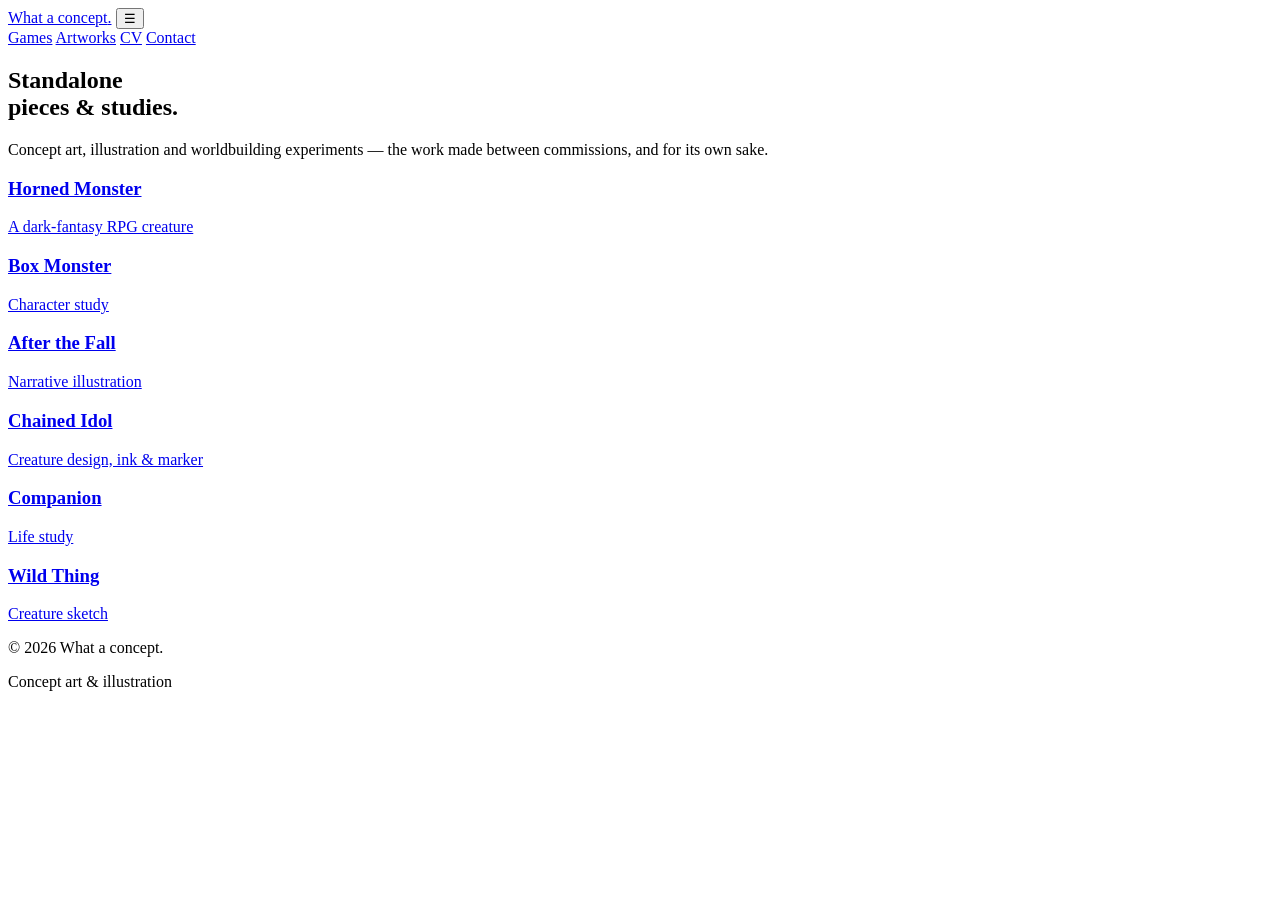
==== artworks.html @ 21e3cb3a "Add files via upload" ====
<!DOCTYPE html>
<html lang="en">
<head>
<meta charset="UTF-8">
<meta name="viewport" content="width=device-width, initial-scale=1.0">
<title>What a concept. — Artworks</title>
<meta name="description" content="Standalone concept art, illustration and worldbuilding experiments.">
<link rel="stylesheet" href="css/style.css">
</head>
<body>

<header class="site-nav">
  <div class="nav-inner">
    <a href="index.html" class="logo">What a concept<span class="dot">.</span></a>
    <button class="nav-toggle" aria-label="Toggle menu" aria-expanded="false">&#9776;</button>
    <nav class="links">
      <a href="index.html">Games</a>
      <a href="artworks.html" class="active">Artworks</a>
      <a href="cv.html">CV</a>
      <a href="contact.html">Contact</a>
    </nav>
  </div>
</header>

<main>
  <section class="page-head">
    <div class="wrap">
      <h1>Standalone<br>pieces &amp; studies.</h1>
      <p class="lede">Concept art, illustration and worldbuilding experiments — the work made between commissions, and for its own sake.</p>
    </div>
  </section>

  <section class="gallery">
    <a class="gallery-item" href="#">
      <div class="frame-empty">
        <!-- <img src="images/horned-monster.jpg" alt="Horned Monster concept art"> -->
      </div>
      <div class="gallery-caption">
        <h3>Horned Monster</h3>
        <p>A dark-fantasy RPG creature</p>
      </div>
    </a>

    <a class="gallery-item" href="#">
      <div class="frame-empty"></div>
      <div class="gallery-caption">
        <h3>Box Monster</h3>
        <p>Character study</p>
      </div>
    </a>

    <a class="gallery-item" href="#">
      <div class="frame-empty"></div>
      <div class="gallery-caption">
        <h3>After the Fall</h3>
        <p>Narrative illustration</p>
      </div>
    </a>

    <a class="gallery-item" href="#">
      <div class="frame-empty"></div>
      <div class="gallery-caption">
        <h3>Chained Idol</h3>
        <p>Creature design, ink &amp; marker</p>
      </div>
    </a>

    <a class="gallery-item" href="#">
      <div class="frame-empty"></div>
      <div class="gallery-caption">
        <h3>Companion</h3>
        <p>Life study</p>
      </div>
    </a>

    <a class="gallery-item" href="#">
      <div class="frame-empty"></div>
      <div class="gallery-caption">
        <h3>Wild Thing</h3>
        <p>Creature sketch</p>
      </div>
    </a>
  </section>
</main>

<footer class="site-footer">
  <div class="wrap">
    <p>&copy; <span id="year"></span> What a concept.</p>
    <p>Concept art &amp; illustration</p>
  </div>
</footer>

<script src="js/nav.js"></script>
<script>document.getElementById('year').textContent = new Date().getFullYear();</script>
</body>
</html>
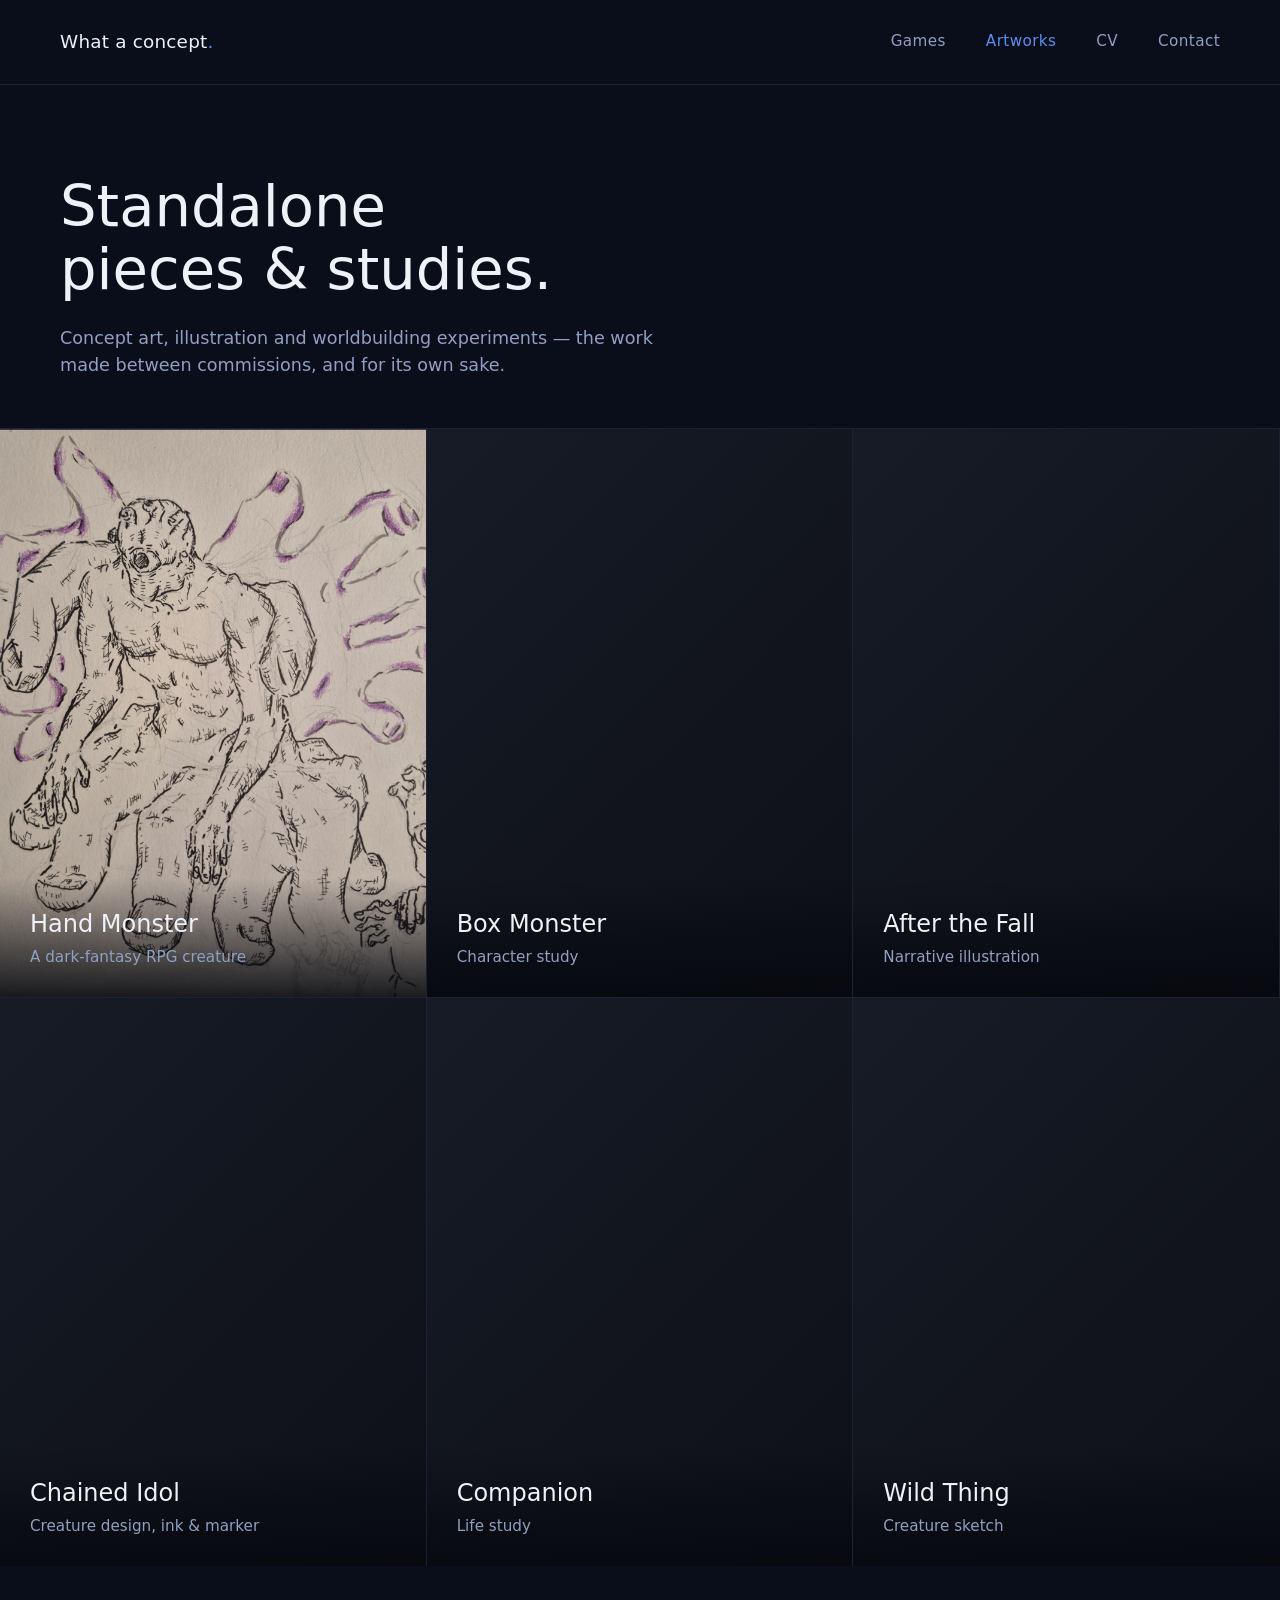
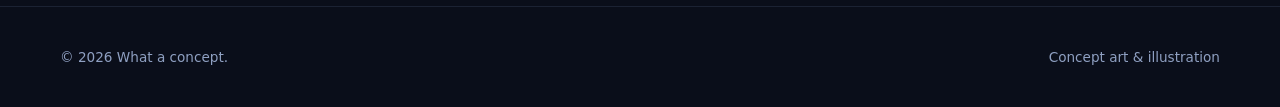
==== commit d6dbd8d4: "Update artworks.html" ====
--- a/artworks.html
+++ b/artworks.html
@@ -33,10 +33,10 @@
   <section class="gallery">
     <a class="gallery-item" href="#">
       <div class="frame-empty">
-        <!-- <img src="images/horned-monster.jpg" alt="Horned Monster concept art"> -->
+        <img src="images/FingerMan.png" alt="Hand Monster concept art"> 
       </div>
       <div class="gallery-caption">
-        <h3>Horned Monster</h3>
+        <h3>Hand Monster</h3>
         <p>A dark-fantasy RPG creature</p>
       </div>
     </a>
--- a/css/style.css
+++ b/css/style.css
@@ -0,0 +1,473 @@
+/* =========================================================
+   What a concept. — shared site styles
+   ========================================================= */
+
+@import url('https://fonts.googleapis.com/css2?family=Poppins:wght@300;400;500;600&family=Inter:wght@400;500&display=swap');
+
+:root {
+  --bg: #0a0e1a;
+  --bg-raised: #0d1220;
+  --text: #eef1f8;
+  --text-soft: #8fa0c2;
+  --accent: #5b8def;
+  --border: #1b2233;
+  --card-bg: #10152400;
+
+  --font-display: 'Poppins', 'Inter', system-ui, sans-serif;
+  --font-body: 'Inter', system-ui, sans-serif;
+
+  --max-width: 1400px;
+}
+
+* { box-sizing: border-box; }
+
+html { scroll-behavior: smooth; }
+
+body {
+  margin: 0;
+  background: var(--bg);
+  color: var(--text);
+  font-family: var(--font-body);
+  line-height: 1.5;
+  -webkit-font-smoothing: antialiased;
+}
+
+a { color: inherit; text-decoration: none; }
+
+img { max-width: 100%; display: block; }
+
+.wrap {
+  max-width: var(--max-width);
+  margin: 0 auto;
+  padding: 0 60px;
+}
+
+/* ---------- Nav ---------- */
+
+header.site-nav {
+  border-bottom: 1px solid var(--border);
+}
+
+.nav-inner {
+  max-width: var(--max-width);
+  margin: 0 auto;
+  padding: 28px 60px;
+  display: flex;
+  align-items: center;
+  justify-content: space-between;
+}
+
+.logo {
+  font-family: var(--font-display);
+  font-weight: 500;
+  font-size: 1.15rem;
+  color: var(--text);
+  letter-spacing: 0.2px;
+}
+
+.logo .dot { color: var(--accent); }
+
+nav.links {
+  display: flex;
+  gap: 40px;
+}
+
+nav.links a {
+  font-size: 0.95rem;
+  color: var(--text-soft);
+  letter-spacing: 0.4px;
+  transition: color 0.15s ease;
+}
+
+nav.links a:hover,
+nav.links a.active {
+  color: var(--accent);
+}
+
+.nav-toggle {
+  display: none;
+  background: none;
+  border: none;
+  color: var(--text);
+  font-size: 1.6rem;
+  cursor: pointer;
+}
+
+/* ---------- Hero ---------- */
+
+.hero {
+  padding: 120px 0 60px;
+}
+
+.hero .eyebrow {
+  color: var(--accent);
+  font-size: 0.85rem;
+  letter-spacing: 1px;
+  margin-bottom: 22px;
+  font-family: var(--font-body);
+}
+
+.hero h1 {
+  font-family: var(--font-display);
+  font-weight: 300;
+  font-size: clamp(2.6rem, 6vw, 4.6rem);
+  line-height: 1.08;
+  margin: 0 0 28px;
+  max-width: 900px;
+}
+
+.hero p.lede {
+  color: var(--text-soft);
+  font-size: 1.2rem;
+  line-height: 1.6;
+  max-width: 640px;
+  margin: 0;
+}
+
+/* ---------- Feature image block ---------- */
+
+.feature-image {
+  margin-top: 70px;
+  border-top: 1px solid var(--border);
+}
+
+.feature-image .frame {
+  width: 100%;
+  aspect-ratio: 16 / 10;
+  max-height: 780px;
+  background: linear-gradient(135deg, #171b26, #0d1017);
+  border-top: 4px solid var(--border);
+  display: flex;
+  align-items: center;
+  justify-content: center;
+  overflow: hidden;
+}
+
+.feature-image .frame img {
+  width: 100%;
+  height: 100%;
+  object-fit: cover;
+}
+
+.placeholder-label {
+  color: #3c445c;
+  font-size: 0.9rem;
+  text-align: center;
+  padding: 20px;
+  font-family: var(--font-body);
+}
+
+/* ---------- Section heading (used on Artworks/CV/Contact) ---------- */
+
+.page-head {
+  padding: 90px 0 50px;
+}
+
+.page-head h1 {
+  font-family: var(--font-display);
+  font-weight: 300;
+  font-size: clamp(2.4rem, 5.5vw, 3.6rem);
+  line-height: 1.1;
+  margin: 0 0 24px;
+}
+
+.page-head p.lede {
+  color: var(--text-soft);
+  font-size: 1.1rem;
+  max-width: 620px;
+  margin: 0;
+}
+
+/* ---------- Gallery grid ---------- */
+
+.gallery {
+  display: grid;
+  grid-template-columns: repeat(3, 1fr);
+}
+
+.gallery-item {
+  position: relative;
+  aspect-ratio: 3 / 4;
+  overflow: hidden;
+  border-top: 1px solid var(--border);
+  border-right: 1px solid var(--border);
+}
+
+.gallery-item:last-child { border-right: none; }
+
+.gallery-item img {
+  width: 100%;
+  height: 100%;
+  object-fit: cover;
+  transition: transform 0.4s ease;
+}
+
+.gallery-item:hover img { transform: scale(1.03); }
+
+.gallery-item .frame-empty {
+  width: 100%;
+  height: 100%;
+  background: linear-gradient(135deg, #171b26, #0d1017);
+  display: flex;
+  align-items: center;
+  justify-content: center;
+}
+
+.gallery-caption {
+  position: absolute;
+  left: 0;
+  right: 0;
+  bottom: 0;
+  padding: 28px 30px;
+  background: linear-gradient(to top, rgba(6,8,14,0.88), rgba(6,8,14,0));
+}
+
+.gallery-caption h3 {
+  font-family: var(--font-display);
+  font-weight: 400;
+  font-size: 1.5rem;
+  margin: 0 0 4px;
+}
+
+.gallery-caption p {
+  color: var(--text-soft);
+  font-size: 0.95rem;
+  margin: 0;
+}
+
+/* ---------- CV page ---------- */
+
+.cv-section {
+  padding: 10px 0 60px;
+  border-top: 1px solid var(--border);
+  margin-top: 40px;
+}
+
+.cv-section:first-of-type { margin-top: 0; }
+
+.cv-section h2 {
+  font-family: var(--font-display);
+  font-weight: 400;
+  font-size: 1.4rem;
+  color: var(--accent);
+  padding-top: 40px;
+  margin: 0 0 30px;
+}
+
+.cv-entry {
+  display: grid;
+  grid-template-columns: 220px 1fr;
+  gap: 30px;
+  padding-bottom: 32px;
+}
+
+.cv-entry .period {
+  color: var(--text-soft);
+  font-size: 0.9rem;
+}
+
+.cv-entry h3 {
+  font-weight: 500;
+  font-size: 1.05rem;
+  margin: 0 0 8px;
+}
+
+.cv-entry p {
+  color: var(--text-soft);
+  font-size: 0.98rem;
+  margin: 0;
+  max-width: 620px;
+}
+
+.skills-tags {
+  display: flex;
+  flex-wrap: wrap;
+  gap: 12px;
+  padding-top: 40px;
+}
+
+.skills-tags span {
+  border: 1px solid var(--border);
+  color: var(--text-soft);
+  padding: 8px 16px;
+  border-radius: 3px;
+  font-size: 0.88rem;
+}
+
+.cv-download {
+  display: inline-block;
+  margin-top: 40px;
+  padding: 14px 30px;
+  border: 1px solid var(--accent);
+  color: var(--accent);
+  font-size: 0.95rem;
+  letter-spacing: 0.3px;
+  transition: background 0.15s ease, color 0.15s ease;
+}
+
+.cv-download:hover {
+  background: var(--accent);
+  color: #0a0e1a;
+}
+
+/* ---------- Contact page ---------- */
+
+.contact-grid {
+  display: grid;
+  grid-template-columns: 1fr 1fr;
+  gap: 80px;
+  padding-bottom: 100px;
+  border-top: 1px solid var(--border);
+  margin-top: 40px;
+  padding-top: 60px;
+}
+
+.contact-info h2 {
+  font-family: var(--font-display);
+  font-weight: 400;
+  font-size: 1.3rem;
+  margin: 0 0 18px;
+}
+
+.contact-info p {
+  color: var(--text-soft);
+  margin: 0 0 30px;
+  max-width: 420px;
+}
+
+.contact-links a {
+  display: block;
+  padding: 16px 0;
+  border-top: 1px solid var(--border);
+  color: var(--text);
+  font-size: 1rem;
+}
+
+.contact-links a:last-child {
+  border-bottom: 1px solid var(--border);
+}
+
+.contact-links a span.label {
+  color: var(--text-soft);
+  font-size: 0.85rem;
+  display: block;
+  margin-bottom: 4px;
+}
+
+.contact-links a:hover { color: var(--accent); }
+
+form.contact-form {
+  display: flex;
+  flex-direction: column;
+  gap: 22px;
+}
+
+form.contact-form label {
+  font-size: 0.85rem;
+  color: var(--text-soft);
+  margin-bottom: 8px;
+  display: block;
+}
+
+form.contact-form input,
+form.contact-form textarea {
+  width: 100%;
+  background: var(--bg-raised);
+  border: 1px solid var(--border);
+  color: var(--text);
+  padding: 14px 16px;
+  font-family: var(--font-body);
+  font-size: 0.98rem;
+  border-radius: 3px;
+}
+
+form.contact-form input:focus,
+form.contact-form textarea:focus {
+  outline: none;
+  border-color: var(--accent);
+}
+
+form.contact-form textarea { resize: vertical; min-height: 130px; }
+
+form.contact-form button {
+  align-self: flex-start;
+  padding: 14px 32px;
+  background: var(--accent);
+  color: #0a0e1a;
+  border: none;
+  font-size: 0.95rem;
+  font-weight: 500;
+  border-radius: 3px;
+  cursor: pointer;
+  transition: opacity 0.15s ease;
+}
+
+form.contact-form button:hover { opacity: 0.88; }
+
+/* ---------- Footer ---------- */
+
+footer.site-footer {
+  border-top: 1px solid var(--border);
+  padding: 40px 0;
+  margin-top: 40px;
+}
+
+footer.site-footer .wrap {
+  display: flex;
+  justify-content: space-between;
+  align-items: center;
+  flex-wrap: wrap;
+  gap: 16px;
+}
+
+footer.site-footer p {
+  color: var(--text-soft);
+  font-size: 0.85rem;
+  margin: 0;
+}
+
+/* ---------- Focus visibility ---------- */
+
+a:focus-visible,
+button:focus-visible,
+input:focus-visible,
+textarea:focus-visible {
+  outline: 2px solid var(--accent);
+  outline-offset: 2px;
+}
+
+/* ---------- Responsive ---------- */
+
+@media (max-width: 900px) {
+  .wrap, .nav-inner { padding-left: 26px; padding-right: 26px; }
+
+  nav.links {
+    position: fixed;
+    top: 0;
+    right: 0;
+    height: 100vh;
+    width: 240px;
+    background: var(--bg-raised);
+    flex-direction: column;
+    padding: 100px 30px;
+    gap: 28px;
+    transform: translateX(100%);
+    transition: transform 0.25s ease;
+    border-left: 1px solid var(--border);
+    z-index: 20;
+  }
+
+  nav.links.open { transform: translateX(0); }
+
+  .nav-toggle { display: block; z-index: 30; }
+
+  .gallery { grid-template-columns: 1fr; }
+  .gallery-item { border-right: none; }
+
+  .cv-entry, .contact-grid {
+    grid-template-columns: 1fr;
+    gap: 12px;
+  }
+
+  .hero { padding: 80px 0 40px; }
+}
